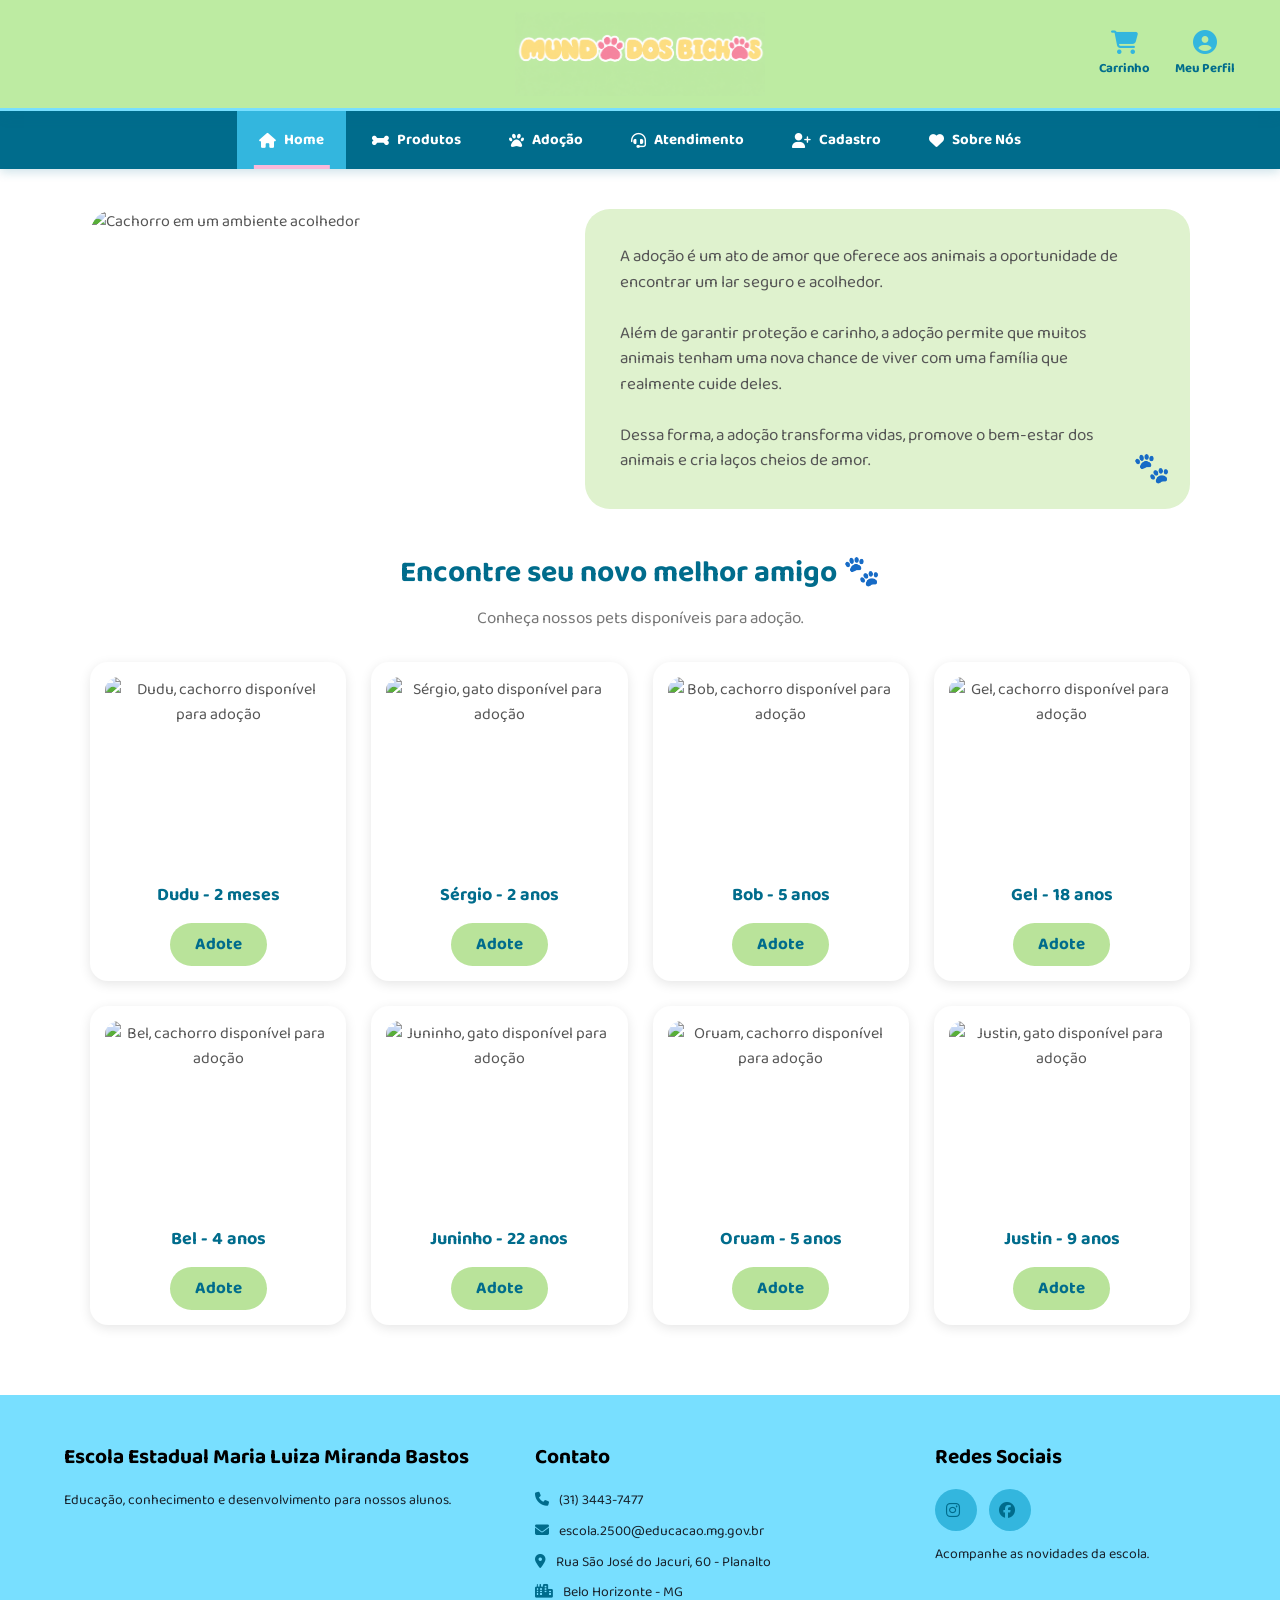
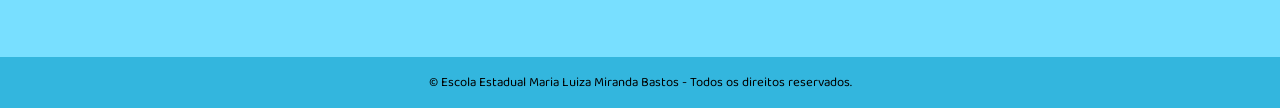
==== mundo_dos_bichosZIP/mundo_dos_bichos/adocao/adocao.html @ 0eb0c7c7 "aula-24/11" ====
<!DOCTYPE html>
<html lang="pt-BR">

<head>

    <meta charset="UTF-8">

    <meta name="viewport" content="width=device-width, initial-scale=1.0">

    <title>Mundo dos Bichos | Adoção</title>

    <!-- CSS -->
    <link rel="stylesheet" href="adocao_style.css">

    <!-- FONT AWESOME -->
    <link rel="stylesheet"
          href="https://cdnjs.cloudflare.com/ajax/libs/font-awesome/6.5.1/css/all.min.css">

    <!-- FONTE -->
    <link rel="preconnect" href="https://fonts.googleapis.com">

    <link rel="preconnect"
          href="https://fonts.gstatic.com"
          crossorigin>

    <link href="https://fonts.googleapis.com/css2?family=Baloo+2:wght@400;500;600;700;800&display=swap"
          rel="stylesheet">

</head>


<body>


<!-- ================= HEADER ================= -->

<header class="header">



    <a href="../pagina_inicial/index_inicio%20-%20Copia.html" class="logo-container">
        <img src="../img/Logo-MUNDO-%20DOS%20-BICHOS-em-Verde-Pastel.png"
             alt="Mundo dos Bichos">
    </a>

    <div class="header-direito">

        <a href="../pagina_inicial/carrinho.php" class="icone-header">
            <i class="fa-solid fa-cart-shopping"></i>
            <span>Carrinho</span>
        </a>

        <a href="../pagina_inicial/login.php" class="icone-header">
            <i class="fa-solid fa-circle-user"></i>
            <span>Meu Perfil</span>
        </a>

    </div>

</header>


<!-- ================= MENU ================= -->

<nav class="nav">

    <div class="nav-container">

        <a href="../pagina_inicial/index_inicio%20-%20Copia.html" class="nav-link ativo">
            <i class="fa-solid fa-house"></i>
            Home
        </a>

        <a href="../parte-produtos/php-produtos.php" class="nav-link">
            <i class="fa-solid fa-bone"></i>
            Produtos
        </a>

        <a href="../adocao/adocao.html" class="nav-link">
            <i class="fa-solid fa-paw"></i>
            Adoção
        </a>

        <a href="../pagina_inicial/atendimento.php" class="nav-link">
            <i class="fa-solid fa-headset"></i>
            Atendimento
        </a>

        <a href="../pagina_inicial/cadastro.php" class="nav-link">
            <i class="fa-solid fa-user-plus"></i>
            Cadastro
        </a>

        <a href="../sobre_nos/sobre_nos.html" class="nav-link">
            <i class="fa-solid fa-heart"></i>
            Sobre Nós
        </a>

    </div>

</nav>


<main>



<!-- =================================
     CONTEÚDO
================================= -->

<main>


    <!-- =================================
         BANNER
    ================================= -->

    <section class="banner-adocao">


        <!-- FOTO REAL -->

        <div class="imagem-banner">

            <img
                    src="https://images.unsplash.com/photo-1558788353-f76d92427f16?auto=format&fit=crop&w=700&q=80"
                    alt="Cachorro em um ambiente acolhedor">

        </div>



        <!-- TEXTO -->

        <div class="texto-adocao">

            <p>

                A adoção é um ato de amor que oferece aos animais
                a oportunidade de encontrar um lar seguro e acolhedor.

                <br><br>

                Além de garantir proteção e carinho, a adoção permite
                que muitos animais tenham uma nova chance de viver
                com uma família que realmente cuide deles.

                <br><br>

                Dessa forma, a adoção transforma vidas, promove
                o bem-estar dos animais e cria laços cheios de amor.

            </p>

            <span class="patinhas">
                🐾
            </span>

        </div>

    </section>



    <!-- =================================
         TÍTULO
    ================================= -->

    <section class="titulo-adocao">

        <h1>
            Encontre seu novo melhor amigo 🐾
        </h1>

        <p>
            Conheça nossos pets disponíveis para adoção.
        </p>

    </section>



    <!-- =================================
         CARDS
    ================================= -->

    <section class="cards-adocao">


        <!-- DUDU -->

        <div class="card">

            <img
                    src="https://images.unsplash.com/photo-1543466835-00a7907e9de1?auto=format&fit=crop&w=500&q=80"
                    alt="Dudu, cachorro disponível para adoção">

            <h3>
                Dudu - 2 meses
            </h3>

            <label
                    for="formulario"
                    class="botao-adote">

                Adote

            </label>

        </div>



        <!-- SÉRGIO -->

        <div class="card">

            <img
                    src="https://images.unsplash.com/photo-1514888286974-6c03e2ca1dba?auto=format&fit=crop&w=500&q=80"
                    alt="Sérgio, gato disponível para adoção">

            <h3>
                Sérgio - 2 anos
            </h3>

            <label
                    for="formulario"
                    class="botao-adote">

                Adote

            </label>

        </div>



        <!-- BOB -->

        <div class="card">

            <img
                    src="https://images.unsplash.com/photo-1583511655857-d19b40a7a54e?auto=format&fit=crop&w=500&q=80"
                    alt="Bob, cachorro disponível para adoção">

            <h3>
                Bob - 5 anos
            </h3>

            <label
                    for="formulario"
                    class="botao-adote">

                Adote

            </label>

        </div>



        <!-- GEL -->

        <div class="card">

            <img
                    src="https://images.unsplash.com/photo-1574158622682-e40e69881006?auto=format&fit=crop&w=500&q=80"
                    alt="Gel, cachorro disponível para adoção">

            <h3>
                Gel - 18 anos
            </h3>

            <label
                    for="formulario"
                    class="botao-adote">

                Adote

            </label>

        </div>



        <!-- BEL -->

        <div class="card">

            <img
                    src="https://images.unsplash.com/photo-1560807707-8cc77767d783?auto=format&fit=crop&w=500&q=80"
                    alt="Bel, cachorro disponível para adoção">

            <h3>
                Bel - 4 anos
            </h3>

            <label
                    for="formulario"
                    class="botao-adote">

                Adote

            </label>

        </div>



        <!-- JUNINHO -->

        <div class="card">

            <img
                    src="https://images.unsplash.com/photo-1518791841217-8f162f1e1131?auto=format&fit=crop&w=500&q=80"
                    alt="Juninho, gato disponível para adoção">

            <h3>
                Juninho - 22 anos
            </h3>

            <label
                    for="formulario"
                    class="botao-adote">

                Adote

            </label>

        </div>



        <!-- ORUAM -->

        <div class="card">

            <img
                    src="https://images.unsplash.com/photo-1552053831-71594a27632d?auto=format&fit=crop&w=500&q=80"
                    alt="Oruam, cachorro disponível para adoção">

            <h3>
                Oruam - 5 anos
            </h3>

            <label
                    for="formulario"
                    class="botao-adote">

                Adote

            </label>

        </div>



        <!-- JUSTIN -->

        <div class="card">

            <img
                    src="https://images.unsplash.com/photo-1519052537078-e6302a4968d4?auto=format&fit=crop&w=500&q=80"
                    alt="Justin, gato disponível para adoção">

            <h3>
                Justin - 9 anos
            </h3>

            <label
                    for="formulario"
                    class="botao-adote">

                Adote

            </label>

        </div>


    </section>

</main>



<!-- =================================
     CHECKBOX
================================= -->

<input
        type="checkbox"
        id="formulario"
        class="controle-formulario">



<!-- =================================
     FORMULÁRIO
================================= -->

<div class="modal-formulario">

    <div class="caixa-formulario">


        <label
                for="formulario"
                class="fechar">

            ×

        </label>


        <h2>
            Formulário de Adoção 🐾
        </h2>


        <p>
            Preencha seus dados para iniciar o processo de adoção.
        </p>


        <form id="formAdocao">


            <label for="nome">
                Nome completo
            </label>

            <input
                    type="text"
                    id="nome"
                    name="nome"
                    placeholder="Digite seu nome"
                    required
                    pattern="[A-Za-zÀ-ÿ\s]+"
                    title="Digite apenas letras e espaços.">



            <label for="cpf">
                CPF
            </label>

            <input
                    type="text"
                    id="cpf"
                    name="cpf"
                    placeholder="Digite seu CPF"
                    required>



            <label for="email">
                E-mail
            </label>

            <input
                    type="email"
                    id="email"
                    name="email"
                    placeholder="Digite seu e-mail"
                    required
                    pattern="[a-zA-Z0-9._%+-]+@[a-zA-Z0-9.-]+\.[a-zA-Z]{2,}"
                    title="Digite um e-mail válido.">



            <button type="submit">
                Enviar formulário
            </button>

        </form>



        <div
                id="mensagem-sucesso"
                class="mensagem-sucesso">

            <h3>
                🐾 Formulário enviado!
            </h3>

            <p>
                Entraremos em contato para você adotar seu pet. 💚
            </p>

        </div>

    </div>

</div>



    <!-- ================= FOOTER ================= -->

    <footer class="footer">

        <div class="footer-container">


            <div class="footer-section">

                <h3>
                    Escola Estadual Maria Luiza Miranda Bastos
                </h3>

                <p>
                    Educação, conhecimento e desenvolvimento
                    para nossos alunos.
                </p>

            </div>


            <div class="footer-section">

                <h3>Contato</h3>

                <p>
                    <i class="fa-solid fa-phone"></i>
                    (31) 3443-7477
                </p>

                <p>
                    <i class="fa-solid fa-envelope"></i>
                    escola.2500@educacao.mg.gov.br
                </p>

                <p>
                    <i class="fa-solid fa-location-dot"></i>
                    Rua São José do Jacuri, 60 - Planalto
                </p>

                <p>
                    <i class="fa-solid fa-city"></i>
                    Belo Horizonte - MG
                </p>

            </div>


            <div class="footer-section">

                <h3>Redes Sociais</h3>

                <div class="social-icons">

                    <a href="#"
                       aria-label="Instagram">

                        <i class="fa-brands fa-instagram"></i>

                    </a>

                    <a href="https://www.facebook.com/pages/Escola-Estadual-Maria-Luiza-Miranda-Bastos/196619360362700"
                       target="_blank"
                       aria-label="Facebook">

                        <i class="fa-brands fa-facebook"></i>

                    </a>

                </div>

                <p class="redes-texto">
                    Acompanhe as novidades da escola.
                </p>

            </div>

        </div>


        <div class="footer-bottom">

            <p>
                &copy;
                <?php echo date("Y"); ?>
                Escola Estadual Maria Luiza Miranda Bastos -
                Todos os direitos reservados.
            </p>

        </div>

    </footer>



<!-- =================================
     JAVASCRIPT
================================= -->

<script>

    const formulario =
        document.getElementById("formAdocao");


    formulario.addEventListener("submit", function(event) {

        event.preventDefault();


        const nome =
            document.getElementById("nome").value.trim();


        const email =
            document.getElementById("email").value.trim();


        const nomeValido =
            /^[A-Za-zÀ-ÿ\s]+$/.test(nome);


        if (!nomeValido) {

            alert(
                "O nome deve conter apenas letras e espaços."
            );

            document.getElementById("nome").focus();

            return;

        }


        const emailValido =
            /^[a-zA-Z0-9._%+-]+@[a-zA-Z0-9.-]+\.[a-zA-Z]{2,}$/
                .test(email);


        if (!emailValido) {

            alert(
                "Digite um e-mail válido."
            );

            document.getElementById("email").focus();

            return;

        }


        formulario.style.display = "none";


        document.getElementById(
            "mensagem-sucesso"
        ).style.display = "block";

    });

</script>


</body>

</html>
---- mundo_dos_bichosZIP/mundo_dos_bichos/adocao/adocao_style.css ----
/* =================================
   RESET
================================= */

* {
    margin: 0;
    padding: 0;
    box-sizing: border-box;
}


/* =================================
   VARIÁVEIS DE CORES
================================= */

:root {
    --azul-claro: #78dfff;
    --azul: #33b6de;
    --azul-escuro: #006c8c;
    --verde: #b9e39a;
    --rosa: #FAB9DA;
    --cinza: #777777;
}


/* =================================
   HTML E BODY
================================= */

html,
body {
    width: 100%;
    min-height: 100%;
}

body {
    font-family: 'Baloo 2', cursive;
    background: #ffffff;
    color: #555;
}


/* =========================================
   HEADER
========================================= */

.header {
    width: 100%;
    min-height: 100px;

    background: #bdeba2;

    display: flex;
    align-items: center;
    justify-content: center;

    position: relative;

    padding: 8px 50px;

    border-bottom: 3px solid var(--azul-claro);

    box-shadow:
            0 3px 15px rgba(0, 108, 140, 0.12);
}


/* LOGO PEQUENO */

.header-esquerdo {
    position: absolute;

    left: 40px;

    display: flex;
    align-items: center;
}

.logo-pequeno {
    width: 103px;
    height: 82px;

    object-fit: contain;
}


/* LOGO CENTRAL */

.logo-container {
    display: flex;

    align-items: center;
    justify-content: center;

    text-decoration: none;
}

.logo-container img {
    width: 250px;
    height: 92px;

    object-fit: contain;
}


/* =========================================
   ÍCONES DO HEADER
========================================= */

.header-direito {
    position: absolute;

    right: 45px;

    display: flex;
    align-items: center;

    gap: 25px;
}

.icone-header {
    display: flex;

    flex-direction: column;

    align-items: center;

    gap: 4px;

    color: var(--azul-escuro);

    font-size: 13px;

    font-weight: 700;

    text-decoration: none;

    transition: 0.25s;
}

.icone-header i {
    font-size: 24px;

    color: var(--azul);
}

.icone-header:hover {
    color: var(--azul);

    transform: translateY(-2px);
}


/* =========================================
   MENU
========================================= */

.nav {
    width: 100%;

    background: var(--azul-escuro);

    box-shadow:
            0 3px 10px rgba(0, 108, 140, 0.20);
}

.nav-container {
    min-height: 58px;

    display: flex;

    align-items: center;

    justify-content: center;

    gap: 4px;
}

.nav-link {
    min-height: 58px;

    padding: 0 22px;

    display: flex;

    align-items: center;

    gap: 8px;

    color: white;

    font-size: 15px;

    font-weight: 700;

    text-decoration: none;

    position: relative;

    transition: 0.25s;
}

.nav-link:hover,
.nav-link.ativo {
    background: var(--azul);
}

.nav-link::after {
    content: "";

    position: absolute;

    bottom: 0;

    left: 50%;

    width: 0;

    height: 4px;

    background: var(--rosa);

    transform: translateX(-50%);

    transition: 0.25s;
}

.nav-link:hover::after,
.nav-link.ativo::after {
    width: 70%;
}


/* =========================================
   HERO
========================================= */

.hero {
    background:

            radial-gradient(
                    circle at 85% 20%,
                    rgba(250, 185, 218, 0.65),
                    transparent 25%
            ),

            radial-gradient(
                    circle at 10% 80%,
                    rgba(185, 227, 154, 0.75),
                    transparent 28%
            ),

            linear-gradient(
                    135deg,
                    var(--azul-claro),
                    #eafcff
            );

    overflow: hidden;
}

.hero-conteudo {
    max-width: 1200px;

    min-height: 450px;

    margin: 0 auto;

    padding: 65px 35px;

    display: grid;

    grid-template-columns: 1.1fr 0.9fr;

    align-items: center;

    gap: 30px;
}

.hero-texto {
    max-width: 650px;
}

.etiqueta {
    display: inline-flex;

    align-items: center;

    gap: 8px;

    padding: 8px 15px;

    border-radius: 30px;

    background: rgba(255, 255, 255, 0.75);

    color: var(--azul-escuro);

    font-size: 13px;

    font-weight: 800;

    text-transform: uppercase;

    letter-spacing: 0.5px;

    margin-bottom: 18px;
}

.etiqueta.rosa {
    background: var(--rosa);
}

.hero h1 {
    color: var(--azul-escuro);

    font-size: clamp(40px, 5vw, 65px);

    line-height: 1.02;

    margin-bottom: 20px;
}

.hero h1 strong {
    display: block;

    color: var(--azul);
}

.hero-texto > p {
    color: #31515b;

    font-size: 18px;

    max-width: 570px;

    margin-bottom: 28px;
}


/* =========================================
   BOTÕES HERO
========================================= */

.hero-botoes {
    display: flex;

    gap: 12px;

    flex-wrap: wrap;
}

.botao-principal,
.botao-secundario,
.cta-botao {
    display: inline-flex;

    align-items: center;

    justify-content: center;

    gap: 10px;

    padding: 14px 22px;

    border-radius: 12px;

    font-weight: 800;

    text-decoration: none;

    transition: 0.25s;
}

.botao-principal {
    background: var(--azul-escuro);

    color: white;
}

.botao-principal:hover {
    background: var(--azul);

    transform: translateY(-2px);
}

.botao-secundario {
    background: white;

    color: var(--azul-escuro);

    border: 2px solid rgba(0, 108, 140, 0.15);
}

.botao-secundario:hover {
    border-color: var(--azul);

    transform: translateY(-2px);
}


/* =========================================
   ILUSTRAÇÃO HERO
========================================= */

.hero-ilustracao {
    min-height: 330px;

    position: relative;

    display: flex;

    align-items: center;

    justify-content: center;
}

.pet-card {
    width: 280px;

    height: 280px;

    border-radius: 50%;

    background: white;

    box-shadow:
            0 25px 50px rgba(0, 108, 140, 0.20);

    display: flex;

    flex-direction: column;

    align-items: center;

    justify-content: center;

    position: relative;

    z-index: 2;

    text-align: center;

    padding: 35px;
}

.pet-card span {
    font-size: 105px;

    line-height: 1;

    margin-bottom: 12px;
}

.pet-card strong {
    color: var(--azul-escuro);

    font-size: 19px;
}

.pet-card small {
    color: var(--cinza);

    margin-top: 5px;
}


/* =========================================
   BOLHAS
========================================= */

.bolha {
    position: absolute;

    border-radius: 50%;
}

.bolha-1 {
    width: 100px;

    height: 100px;

    background: var(--rosa);

    top: 15px;

    right: 35px;
}

.bolha-2 {
    width: 70px;

    height: 70px;

    background: var(--verde);

    bottom: 10px;

    left: 35px;
}


/* =========================================
   PATINHAS
========================================= */

.patinha {
    position: absolute;

    color: var(--azul-escuro);

    font-size: 35px;

    z-index: 3;
}

.patinha-1 {
    top: 30px;

    left: 70px;

    transform: rotate(-20deg);
}

.patinha-2 {
    bottom: 35px;

    right: 70px;

    transform: rotate(25deg);
}


/* =================================
   BANNER DE ADOÇÃO
================================= */

.banner-adocao {
    width: 90%;

    max-width: 1100px;

    margin: 40px auto;

    display: grid;

    grid-template-columns: 450px 1fr;

    align-items: center;

    gap: 45px;
}


/* =================================
   IMAGEM DO BANNER
================================= */

.imagem-banner {
    width: 450px;

    height: 300px;

    display: flex;

    align-items: center;

    justify-content: center;

    overflow: hidden;

    border-radius: 25px;
}

.imagem-banner img {
    width: 100% !important;

    height: 100% !important;

    max-width: none !important;

    max-height: none !important;

    object-fit: cover !important;

    display: block !important;

    margin: 0 !important;

    border-radius: 25px;
}


/* =================================
   TEXTO DO BANNER
================================= */

.texto-adocao {
    position: relative;

    width: 100%;

    min-height: 300px;

    background: #dff2ce;

    border-radius: 25px;

    padding: 35px;

    display: flex;

    align-items: center;
}

.texto-adocao p {
    font-size: 17px;

    line-height: 1.5;

    color: #555;

    padding-right: 20px;
}

.patinhas {
    position: absolute;

    right: 20px;

    bottom: 15px;

    font-size: 30px;
}


/* =================================
   TÍTULO
================================= */

.titulo-adocao {
    width: 90%;

    max-width: 1100px;

    margin: 40px auto 30px;

    text-align: center;
}

.titulo-adocao h1 {
    color: var(--azul-escuro);

    font-size: 30px;

    margin-bottom: 8px;
}

.titulo-adocao p {
    color: #777;

    font-size: 17px;
}


/* =================================
   CARDS
================================= */

.cards-adocao {
    width: 90%;

    max-width: 1100px;

    margin: 0 auto 70px;

    display: grid;

    grid-template-columns: repeat(4, 1fr);

    gap: 25px;
}


/* =================================
   CARD
================================= */

.card {
    width: 100%;

    background: white;

    padding: 15px;

    border-radius: 18px;

    text-align: center;

    box-shadow:
            0 3px 12px rgba(0, 0, 0, 0.10);

    overflow: hidden;

    transition: 0.25s;
}

.card:hover {
    transform: translateY(-5px);

    box-shadow:
            0 7px 18px rgba(0, 0, 0, 0.14);
}


/* =================================
   FOTOS DOS ANIMAIS
================================= */

.card img {
    width: 100% !important;

    height: 190px !important;

    max-width: 100% !important;

    max-height: 190px !important;

    object-fit: cover !important;

    display: block !important;

    margin: 0 auto !important;

    border-radius: 14px;
}


/* =================================
   NOME DO ANIMAL
================================= */

.card h3 {
    margin: 14px 0;

    color: var(--azul-escuro);

    font-size: 18px;
}


/* =================================
   BOTÃO ADOTE
================================= */

.botao-adote {
    display: inline-block;

    background: var(--verde);

    color: #006c8c;

    padding: 8px 25px;

    border-radius: 25px;

    font-size: 17px;

    font-weight: 700;

    cursor: pointer;

    transition: 0.2s;
}

.botao-adote:hover {
    background: var(--rosa);

    transform: scale(1.04);
}


/* =================================
   CHECKBOX
================================= */

.controle-formulario {
    display: none;
}


/* =================================
   MODAL
================================= */

.modal-formulario {
    display: none;

    position: fixed;

    z-index: 999999;

    left: 0;

    top: 0;

    width: 100vw;

    height: 100vh;

    background: rgba(0, 0, 0, 0.55);

    align-items: center;

    justify-content: center;

    padding: 20px;
}


/* ABRIR MODAL */

#formulario:checked ~ .modal-formulario {
    display: flex;
}


/* =================================
   CAIXA DO FORMULÁRIO
================================= */

.caixa-formulario {
    position: relative;

    width: 430px;

    max-width: 90vw;

    max-height: 90vh;

    overflow-y: auto;

    background: white;

    padding: 30px;

    border-radius: 25px;

    box-shadow:
            0 5px 30px rgba(0, 0, 0, 0.3);
}


/* =================================
   TÍTULO DO FORMULÁRIO
================================= */

.caixa-formulario h2 {
    text-align: center;

    color: var(--azul-escuro);

    font-size: 27px;

    margin-bottom: 8px;
}

.caixa-formulario p {
    text-align: center;

    color: #777;

    margin-bottom: 20px;
}


/* =================================
   FORMULÁRIO
================================= */

.caixa-formulario form {
    display: flex;

    flex-direction: column;
}

.caixa-formulario label {
    color: #555;

    font-weight: 600;

    margin-bottom: 4px;
}

.caixa-formulario input {
    width: 100%;

    padding: 11px;

    margin-bottom: 15px;

    border: 2px solid var(--verde);

    border-radius: 10px;

    font-family: 'Baloo 2', cursive;

    font-size: 16px;

    outline: none;
}

.caixa-formulario input:focus {
    border-color: var(--azul);
}


/* =================================
   BOTÃO DO FORMULÁRIO
================================= */

.caixa-formulario button {
    width: 100%;

    border: none;

    background: var(--azul-escuro);

    color: white;

    padding: 12px;

    border-radius: 25px;

    font-family: 'Baloo 2', cursive;

    font-size: 18px;

    font-weight: 700;

    cursor: pointer;

    transition: 0.2s;
}

.caixa-formulario button:hover {
    background: var(--azul);

    transform: translateY(-2px);
}


/* =================================
   FECHAR MODAL
================================= */

.fechar {
    position: absolute;

    top: 8px;

    right: 17px;

    color: #777;

    font-size: 35px;

    font-weight: bold;

    line-height: 1;

    cursor: pointer;
}

.fechar:hover {
    color: var(--azul-escuro);
}


/* =================================
   MENSAGEM DE SUCESSO
================================= */

.mensagem-sucesso {
    display: none;

    text-align: center;
}

.mensagem-sucesso h3 {
    color: var(--azul-escuro);

    font-size: 22px;

    margin-bottom: 10px;
}


/* =================================
   FOOTER
================================= */

.footer {
    width: 100%;

    background: var(--azul-claro);

    color: #000;

    margin-top: 30px;
}


/* CONTAINER */

.footer-container {
    width: 90%;

    max-width: 1200px;

    margin: 0 auto;

    padding: 45px 0;

    display: grid;

    grid-template-columns: 1.2fr 1fr 0.8fr;

    gap: 50px;
}


/* SEÇÕES DO FOOTER */

.footer-section h3 {
    color: #000;

    font-size: 21px;

    margin-bottom: 15px;
}

.footer-section p {
    color: #17212b;

    font-size: 14px;

    line-height: 1.7;

    margin-bottom: 7px;
}

.footer-section i {
    margin-right: 7px;

    color: var(--azul-escuro);
}


/* =================================
   REDES SOCIAIS
================================= */

.social-icons {
    display: flex;

    gap: 12px;

    margin-top: 15px;
}

.social-icons a {
    width: 42px;

    height: 42px;

    display: flex;

    align-items: center;

    justify-content: center;

    background: var(--azul);

    color: #000;

    border-radius: 50%;

    text-decoration: none;

    transition: 0.25s;
}

.social-icons a:hover {
    background: var(--rosa);

    transform: translateY(-3px);
}

.redes-texto {
    margin-top: 12px;
}


/* =================================
   FOOTER BOTTOM
================================= */

.footer-bottom {
    width: 100%;

    background: var(--azul);

    padding: 15px;

    text-align: center;
}

.footer-bottom p {
    margin: 0;

    color: #000;

    font-size: 13px;
}


/* =================================
   TABLET
================================= */

@media (max-width: 950px) {

    /* HEADER */

    .header {
        min-height: 90px;

        padding: 8px 25px;
    }

    .header-esquerdo {
        left: 20px;
    }

    .logo-pequeno {
        width: 80px;

        height: 70px;
    }

    .logo-container img {
        width: 210px;

        height: 80px;
    }

    .header-direito {
        right: 20px;

        gap: 15px;
    }

    .icone-header span {
        font-size: 12px;
    }


    /* NAV */

    .nav-container {
        flex-wrap: wrap;

        min-height: 55px;
    }

    .nav-link {
        padding: 0 14px;

        font-size: 14px;
    }


    /* BANNER */

    .banner-adocao {
        grid-template-columns: 1fr;

        justify-items: center;
    }

    .imagem-banner {
        width: 100%;

        max-width: 600px;
    }

    .texto-adocao {
        width: 100%;
    }


    /* CARDS */

    .cards-adocao {
        grid-template-columns: repeat(2, 1fr);
    }


    /* FOOTER */

    .footer-container {
        grid-template-columns: 1fr 1fr;

        gap: 30px;
    }

}


/* =================================
   CELULAR
================================= */

@media (max-width: 600px) {

    /* HEADER */

    .header {
        min-height: 80px;

        padding: 8px 15px;

        justify-content: center;
    }

    .header-esquerdo {
        left: 12px;
    }

    .logo-pequeno {
        width: 60px;

        height: 55px;
    }

    .logo-container img {
        width: 160px;

        height: 65px;
    }

    .header-direito {
        position: static;

        gap: 8px;

        margin-left: auto;
    }

    .icone-header {
        font-size: 10px;

        gap: 2px;
    }

    .icone-header i {
        font-size: 19px;
    }


    /* NAV */

    .nav-container {
        gap: 0;

        flex-wrap: wrap;
    }

    .nav-link {
        min-height: 48px;

        padding: 0 10px;

        font-size: 12px;
    }

    .nav-link i {
        font-size: 12px;
    }


    /* BANNER */

    .banner-adocao {
        width: 92%;

        margin-top: 25px;

        gap: 25px;
    }

    .imagem-banner {
        width: 100%;

        height: 250px;
    }

    .imagem-banner img {
        width: 100% !important;

        height: 250px !important;

        object-fit: cover !important;
    }

    .texto-adocao {
        min-height: auto;

        padding: 25px;
    }

    .texto-adocao p {
        font-size: 15px;

        padding-right: 5px;
    }


    /* TÍTULO */

    .titulo-adocao {
        width: 92%;

        margin-top: 30px;
    }

    .titulo-adocao h1 {
        font-size: 25px;
    }

    .titulo-adocao p {
        font-size: 14px;
    }


    /* CARDS */

    .cards-adocao {
        grid-template-columns: 1fr 1fr;

        width: 92%;

        gap: 15px;
    }

    .card {
        padding: 10px;
    }

    .card img {
        height: 150px !important;
    }

    .card h3 {
        font-size: 14px;

        margin: 10px 0;
    }

    .botao-adote {
        font-size: 14px;

        padding: 6px 18px;
    }


    /* MODAL */

    .caixa-formulario {
        width: 95%;

        padding: 25px 20px;
    }


    /* FOOTER */

    .footer-container {
        grid-template-columns: 1fr;

        text-align: center;

        gap: 30px;
    }

    .social-icons {
        justify-content: center;
    }

}


/* =================================
   CELULAR PEQUENO
================================= */

@media (max-width: 400px) {

    .header {
        padding: 6px 10px;
    }

    .logo-pequeno {
        width: 50px;

        height: 48px;
    }

    .logo-container img {
        width: 130px;

        height: 55px;
    }

    .header-direito {
        gap: 5px;
    }

    .icone-header i {
        font-size: 17px;
    }

    .icone-header span {
        font-size: 9px;
    }

    .nav-link {
        padding: 0 7px;

        font-size: 11px;
    }

    .nav-link i {
        display: none;
    }

    .cards-adocao {
        grid-template-columns: 1fr;
    }

    .card img {
        height: 190px !important;
    }

}
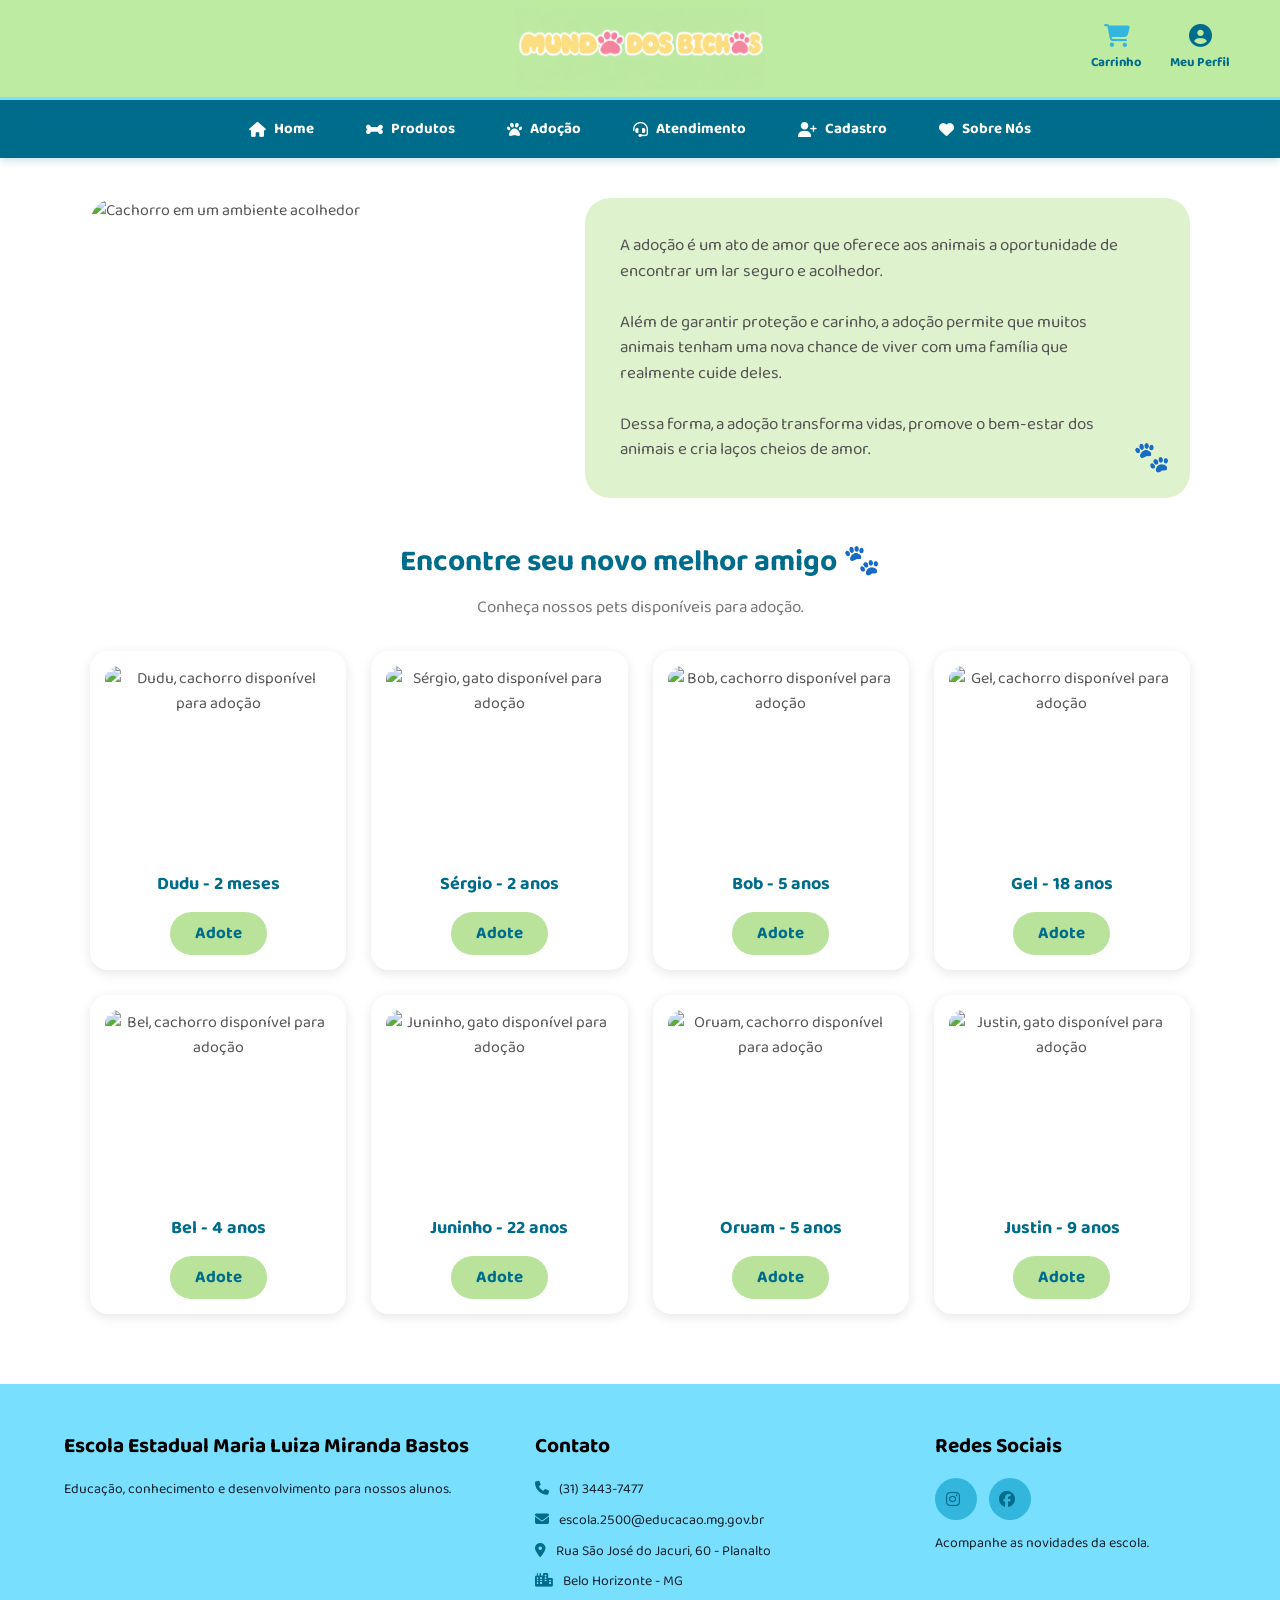
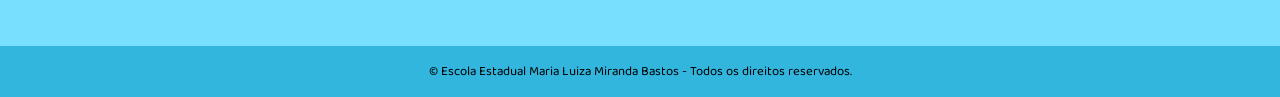
==== commit 3db62bc2: "help" ====
--- a/mundo_dos_bichosZIP/mundo_dos_bichos/adocao/adocao.html
+++ b/mundo_dos_bichosZIP/mundo_dos_bichos/adocao/adocao.html
@@ -35,8 +35,6 @@
 <!-- ================= HEADER ================= -->
 
 <header class="header">
-
-
 
     <a href="../pagina_inicial/index_inicio%20-%20Copia.html" class="logo-container">
         <img src="../img/Logo-MUNDO-%20DOS%20-BICHOS-em-Verde-Pastel.png"
--- a/mundo_dos_bichosZIP/mundo_dos_bichos/adocao/adocao_style.css
+++ b/mundo_dos_bichosZIP/mundo_dos_bichos/adocao/adocao_style.css
@@ -45,109 +45,82 @@
 ========================================= */
 
 .header {
-    width: 100%;
-    min-height: 100px;
-
-    background: #bdeba2;
-
+    height: 100px;
+    background-color: #bdeba2;
     display: flex;
     align-items: center;
     justify-content: center;
-
     position: relative;
-
-    padding: 8px 50px;
-
-    border-bottom: 3px solid var(--azul-claro);
-
-    box-shadow:
-            0 3px 15px rgba(0, 108, 140, 0.12);
-}
-
-
-/* LOGO PEQUENO */
+    padding: 0 50px;
+    border-bottom: 3px solid #78dfff;
+    box-shadow: 0 3px 12px rgba(0, 108, 140, 0.12);
+}
 
 .header-esquerdo {
     position: absolute;
-
-    left: 40px;
-
-    display: flex;
-    align-items: center;
+    left: 50px;
+    color: #006c8c;
+    font-size: 14px;
+    font-weight: bold;
 }
 
 .logo-pequeno {
     width: 103px;
     height: 82px;
-
     object-fit: contain;
 }
-
-
-/* LOGO CENTRAL */
 
 .logo-container {
     display: flex;
-
     align-items: center;
     justify-content: center;
-
-    text-decoration: none;
 }
 
 .logo-container img {
     width: 250px;
     height: 92px;
-
     object-fit: contain;
 }
-
-
-/* =========================================
-   ÍCONES DO HEADER
-========================================= */
 
 .header-direito {
     position: absolute;
-
-    right: 45px;
-
+    right: 50px;
     display: flex;
     align-items: center;
-
-    gap: 25px;
+    gap: 28px;
 }
 
 .icone-header {
     display: flex;
-
     flex-direction: column;
-
-    align-items: center;
-
-    gap: 4px;
-
-    color: var(--azul-escuro);
-
+    align-items: center;
+    gap: 5px;
+    text-decoration: none;
+    color: #006c8c;
     font-size: 13px;
-
-    font-weight: 700;
-
-    text-decoration: none;
-
-    transition: 0.25s;
+    font-weight: bold;
+    transition: 0.3s;
 }
 
 .icone-header i {
-    font-size: 24px;
-
-    color: var(--azul);
+    font-size: 23px;
 }
 
 .icone-header:hover {
-    color: var(--azul);
-
+    color: #33b6de;
     transform: translateY(-2px);
+}
+
+.icone-header:first-child i {
+    color: #33b6de;
+}
+
+.perfil i {
+    color: #006c8c;
+}
+
+.perfil:hover i {
+    color: #FAB9DA;
 }
 
 
@@ -156,78 +129,129 @@
 ========================================= */
 
 .nav {
+    background-color: #006c8c;
     width: 100%;
-
-    background: var(--azul-escuro);
-
-    box-shadow:
-            0 3px 10px rgba(0, 108, 140, 0.20);
+    box-shadow: 0 3px 8px rgba(0, 108, 140, 0.2);
 }
 
 .nav-container {
     min-height: 58px;
-
     display: flex;
-
-    align-items: center;
-
     justify-content: center;
-
-    gap: 4px;
+    align-items: center;
+    gap: 8px;
 }
 
 .nav-link {
-    min-height: 58px;
-
+    height: 58px;
     padding: 0 22px;
-
     display: flex;
-
-    align-items: center;
-
+    align-items: center;
     gap: 8px;
-
+    text-decoration: none;
     color: white;
-
     font-size: 15px;
-
-    font-weight: 700;
-
-    text-decoration: none;
-
+    font-weight: bold;
+    transition: 0.3s;
     position: relative;
-
-    transition: 0.25s;
-}
-
-.nav-link:hover,
-.nav-link.ativo {
-    background: var(--azul);
+}
+
+.nav-link i {
+    font-size: 15px;
+}
+
+.nav-link:hover {
+    background-color: #33b6de;
+    color: white;
 }
 
 .nav-link::after {
     content: "";
-
     position: absolute;
-
     bottom: 0;
-
     left: 50%;
-
     width: 0;
-
     height: 4px;
-
-    background: var(--rosa);
-
+    background-color: #FAB9DA;
+    transition: 0.3s;
     transform: translateX(-50%);
-
-    transition: 0.25s;
-}
-
-.nav-link:hover::after,
-.nav-link.ativo::after {
+}
+
+.nav-link:hover::after {
     width: 70%;
+}
+
+
+/* =========================================
+   RESPONSIVO DO HEADER
+========================================= */
+
+@media (max-width: 900px) {
+
+    .header-esquerdo {
+        display: none;
+    }
+
+    .header {
+        padding: 0 20px;
+    }
+
+    .header-direito {
+        right: 20px;
+    }
+
+    .logo span {
+        display: none;
+    }
+
+    .nav-container {
+        flex-wrap: wrap;
+        gap: 0;
+    }
+
+    .nav-link {
+        padding: 0 12px;
+        font-size: 13px;
+    }
+}
+
+
+@media (max-width: 600px) {
+
+    .header {
+        height: 85px;
+    }
+
+    .header-direito {
+        gap: 15px;
+    }
+
+    .icone-header span {
+        display: none;
+    }
+
+    .icone-header i {
+        font-size: 22px;
+    }
+
+    .logo-icone {
+        width: 43px;
+        height: 43px;
+    }
+
+    .nav {
+        overflow-x: auto;
+    }
+
+    .nav-container {
+        width: max-content;
+        flex-wrap: nowrap;
+    }
+
+    .nav-link {
+        height: 50px;
+        padding: 0 14px;
+    }
 }
 
 
